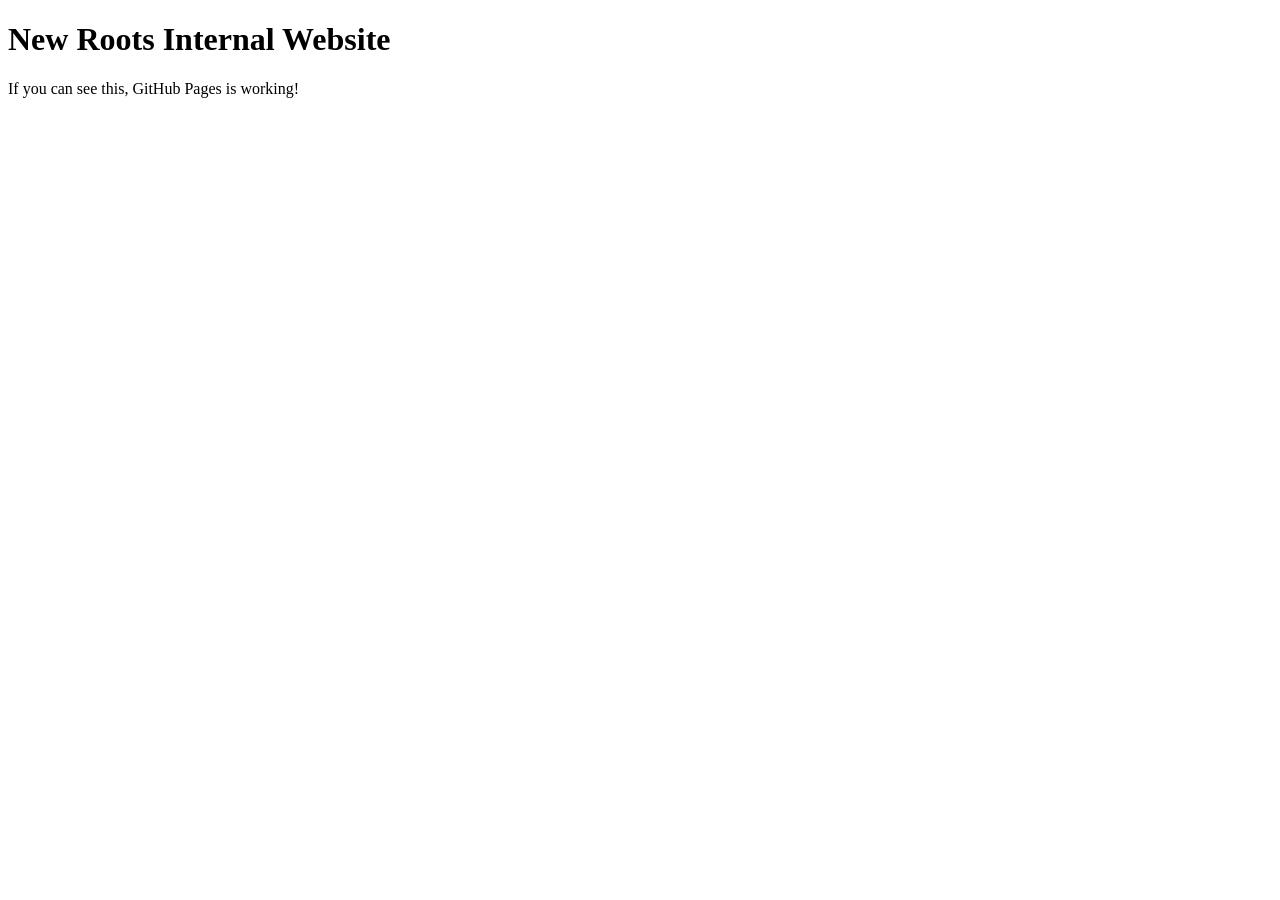
==== index.html @ b52b03d1 "Fix HTML page" ====
<!DOCTYPE html>
<html lang="en">
<head>
    <meta charset="UTF-8">
    <meta name="viewport" content="width=device-width, initial-scale=1.0">
    <title>New Roots Internal</title>
</head>
<body>

<h1>New Roots Internal Website</h1>

<p>If you can see this, GitHub Pages is working!</p>

</body>
</html>
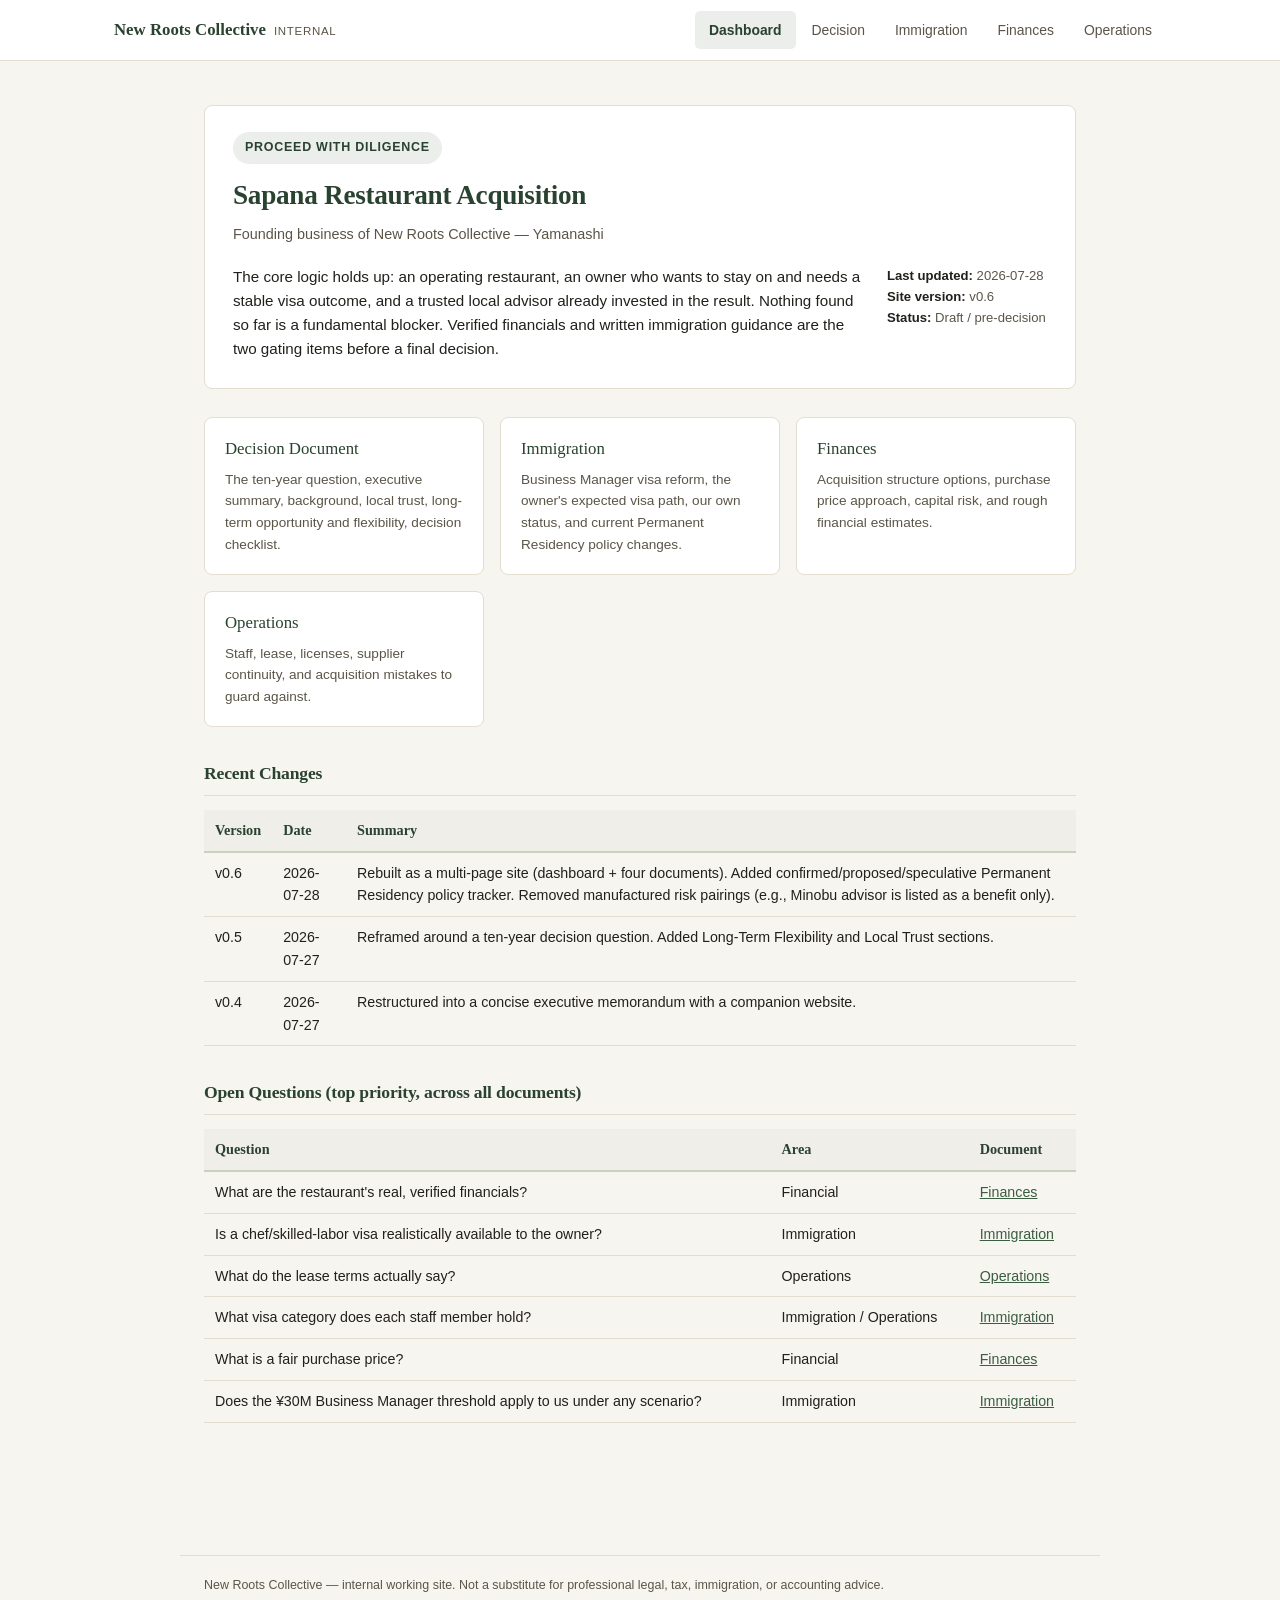
==== commit 3a49703e: "Add multi-page site structure (dashboard, decision, immigration, finances, operations)" ====
--- a/index.html
+++ b/index.html
@@ -1,15 +1,96 @@
 <!DOCTYPE html>
 <html lang="en">
 <head>
-    <meta charset="UTF-8">
-    <meta name="viewport" content="width=device-width, initial-scale=1.0">
-    <title>New Roots Internal</title>
+<meta charset="UTF-8">
+<meta name="viewport" content="width=device-width, initial-scale=1.0">
+<title>New Roots Collective — Dashboard</title>
+<link rel="stylesheet" href="css/style.css">
 </head>
-<body>
+<body data-page="dashboard">
 
-<h1>New Roots Internal Website</h1>
+<header class="topbar">
+  <div class="topbar-inner">
+    <a class="brand" href="index.html">
+      <span class="brand-mark">New Roots Collective</span>
+      <span class="brand-sub">Internal</span>
+    </a>
+    <button class="nav-toggle" id="navToggle" aria-label="Toggle navigation"><span></span><span></span><span></span></button>
+    <nav class="toplinks" id="topLinks">
+      <a href="index.html" data-nav="dashboard">Dashboard</a>
+      <a href="pages/decision.html" data-nav="decision">Decision</a>
+      <a href="pages/immigration.html" data-nav="immigration">Immigration</a>
+      <a href="pages/finances.html" data-nav="finances">Finances</a>
+      <a href="pages/operations.html" data-nav="operations">Operations</a>
+    </nav>
+  </div>
+</header>
 
-<p>If you can see this, GitHub Pages is working!</p>
+<main class="page">
 
+  <div class="dash-hero">
+    <span class="rec-badge">Proceed with diligence</span>
+    <h1>Sapana Restaurant Acquisition</h1>
+    <div class="sub">Founding business of New Roots Collective — Yamanashi</div>
+    <div class="rec-row">
+      <div class="rec-text">
+        The core logic holds up: an operating restaurant, an owner who wants to stay on and needs a stable visa outcome, and a trusted local advisor already invested in the result. Nothing found so far is a fundamental blocker. Verified financials and written immigration guidance are the two gating items before a final decision.
+      </div>
+      <div class="rec-meta">
+        <div><strong>Last updated:</strong> 2026-07-28</div>
+        <div><strong>Site version:</strong> v0.6</div>
+        <div><strong>Status:</strong> Draft / pre-decision</div>
+      </div>
+    </div>
+  </div>
+
+  <div class="card-grid">
+    <a class="card" href="pages/decision.html">
+      <div class="card-title">Decision Document</div>
+      <p class="card-desc">The ten-year question, executive summary, background, local trust, long-term opportunity and flexibility, decision checklist.</p>
+    </a>
+    <a class="card" href="pages/immigration.html">
+      <div class="card-title">Immigration</div>
+      <p class="card-desc">Business Manager visa reform, the owner's expected visa path, our own status, and current Permanent Residency policy changes.</p>
+    </a>
+    <a class="card" href="pages/finances.html">
+      <div class="card-title">Finances</div>
+      <p class="card-desc">Acquisition structure options, purchase price approach, capital risk, and rough financial estimates.</p>
+    </a>
+    <a class="card" href="pages/operations.html">
+      <div class="card-title">Operations</div>
+      <p class="card-desc">Staff, lease, licenses, supplier continuity, and acquisition mistakes to guard against.</p>
+    </a>
+  </div>
+
+  <div class="dash-section">
+    <h2>Recent Changes</h2>
+    <table>
+      <tr><th>Version</th><th>Date</th><th>Summary</th></tr>
+      <tr><td>v0.6</td><td>2026-07-28</td><td>Rebuilt as a multi-page site (dashboard + four documents). Added confirmed/proposed/speculative Permanent Residency policy tracker. Removed manufactured risk pairings (e.g., Minobu advisor is listed as a benefit only).</td></tr>
+      <tr><td>v0.5</td><td>2026-07-27</td><td>Reframed around a ten-year decision question. Added Long-Term Flexibility and Local Trust sections.</td></tr>
+      <tr><td>v0.4</td><td>2026-07-27</td><td>Restructured into a concise executive memorandum with a companion website.</td></tr>
+    </table>
+  </div>
+
+  <div class="dash-section">
+    <h2>Open Questions (top priority, across all documents)</h2>
+    <table>
+      <tr><th>Question</th><th>Area</th><th>Document</th></tr>
+      <tr><td>What are the restaurant's real, verified financials?</td><td>Financial</td><td><a href="pages/finances.html">Finances</a></td></tr>
+      <tr><td>Is a chef/skilled-labor visa realistically available to the owner?</td><td>Immigration</td><td><a href="pages/immigration.html">Immigration</a></td></tr>
+      <tr><td>What do the lease terms actually say?</td><td>Operations</td><td><a href="pages/operations.html">Operations</a></td></tr>
+      <tr><td>What visa category does each staff member hold?</td><td>Immigration / Operations</td><td><a href="pages/immigration.html">Immigration</a></td></tr>
+      <tr><td>What is a fair purchase price?</td><td>Financial</td><td><a href="pages/finances.html">Finances</a></td></tr>
+      <tr><td>Does the ¥30M Business Manager threshold apply to us under any scenario?</td><td>Immigration</td><td><a href="pages/immigration.html">Immigration</a></td></tr>
+    </table>
+  </div>
+
+</main>
+
+<footer class="site-foot">
+  New Roots Collective — internal working site. Not a substitute for professional legal, tax, immigration, or accounting advice.
+</footer>
+
+<script src="js/main.js"></script>
 </body>
-</html>+</html>
--- a/css/style.css
+++ b/css/style.css
@@ -0,0 +1,156 @@
+:root{
+  --paper:#F7F5F0;
+  --surface:#FFFFFF;
+  --ink:#22201B;
+  --ink-soft:#5B5548;
+  --root-green:#3B5D42;
+  --root-green-deep:#2A4230;
+  --soil:#A8632F;
+  --sage:#C9D2C1;
+  --slate:#5C6B78;
+  --line:#E2DDCF;
+  --confirmed:#3B5D42;
+  --proposed:#A8632F;
+  --speculative:#8A8375;
+  --max-w:920px;
+  --radius:6px;
+}
+*{box-sizing:border-box;}
+html{scroll-behavior:smooth;}
+body{
+  margin:0;
+  background:var(--paper);
+  color:var(--ink);
+  font-family:-apple-system,BlinkMacSystemFont,"Segoe UI",Helvetica,Arial,sans-serif;
+  font-size:15.5px;
+  line-height:1.6;
+}
+h1,h2,h3,h4{
+  font-family:Georgia,"Iowan Old Style","Palatino Linotype",serif;
+  color:var(--root-green-deep);
+  font-weight:600;
+  letter-spacing:-0.01em;
+}
+a{color:var(--root-green);}
+code{background:var(--sage); padding:1px 5px; border-radius:3px; font-size:0.85em;}
+
+/* ---------- Top navigation ---------- */
+header.topbar{
+  background:var(--surface);
+  border-bottom:1px solid var(--line);
+  position:sticky; top:0; z-index:50;
+}
+.topbar-inner{
+  max-width:1100px; margin:0 auto; padding:0 24px;
+  display:flex; align-items:center; justify-content:space-between; height:60px;
+}
+.brand{display:flex; align-items:baseline; gap:8px; text-decoration:none;}
+.brand-mark{font-family:Georgia,serif; font-weight:700; color:var(--root-green-deep); font-size:1.05rem;}
+.brand-sub{font-size:0.72rem; color:var(--ink-soft); text-transform:uppercase; letter-spacing:0.06em;}
+nav.toplinks{display:flex; gap:2px;}
+nav.toplinks a{
+  text-decoration:none; color:var(--ink-soft); font-size:0.87rem; font-weight:500;
+  padding:8px 14px; border-radius:5px; transition:background .15s ease, color .15s ease;
+}
+nav.toplinks a:hover{background:var(--paper); color:var(--root-green-deep);}
+nav.toplinks a.active{color:var(--root-green-deep); background:rgba(59,93,66,0.10); font-weight:700;}
+.nav-toggle{display:none; background:none; border:none; cursor:pointer; padding:6px;}
+.nav-toggle span{display:block; width:20px; height:2px; background:var(--ink); margin:4px 0;}
+
+@media (max-width:800px){
+  nav.toplinks{
+    display:none; position:absolute; top:60px; left:0; right:0;
+    background:var(--surface); border-bottom:1px solid var(--line);
+    flex-direction:column; padding:8px;
+  }
+  nav.toplinks.open{display:flex;}
+  .nav-toggle{display:block;}
+}
+
+/* ---------- Page shell ---------- */
+main.page{max-width:var(--max-w); margin:0 auto; padding:44px 24px 100px;}
+.page-eyebrow{
+  font-size:0.72rem; text-transform:uppercase; letter-spacing:0.09em; color:var(--soil);
+  font-weight:700; margin-bottom:6px;
+}
+.page-title{font-size:1.9rem; margin:0 0 10px; line-height:1.2;}
+.page-meta{font-size:0.84rem; color:var(--ink-soft); margin-bottom:28px; border-bottom:1px solid var(--line); padding-bottom:16px;}
+
+section{scroll-margin-top:76px; margin-bottom:40px;}
+section h2{font-size:1.35rem; margin:0 0 14px; border-bottom:2px solid var(--sage); padding-bottom:8px;}
+h3{font-size:1.05rem; margin:22px 0 8px;}
+p{margin:0 0 14px;}
+ul{margin:0 0 16px; padding-left:20px;}
+li{margin-bottom:6px;}
+strong{color:var(--ink);}
+em{color:var(--ink-soft);}
+
+/* ---------- Tables ---------- */
+table{width:100%; border-collapse:collapse; margin:14px 0 22px; font-size:0.89rem;}
+th,td{text-align:left; padding:9px 11px; border-bottom:1px solid var(--line); vertical-align:top;}
+th{font-family:Georgia,serif; color:var(--root-green-deep); font-weight:600; border-bottom:2px solid var(--sage); background:rgba(59,93,66,0.04);}
+tr:last-child td{border-bottom:1px solid var(--line);}
+
+/* ---------- Callouts ---------- */
+.callout{
+  background:var(--surface); border:1px solid var(--line); border-left:3px solid var(--soil);
+  padding:14px 16px; border-radius:0 4px 4px 0; margin:16px 0; font-size:0.92rem;
+}
+.callout.note{border-left-color:var(--slate);}
+.callout.good{border-left-color:var(--root-green);}
+
+/* ---------- Upside / risk / unknown tags ---------- */
+.tri{display:inline-block; font-size:0.66rem; text-transform:uppercase; letter-spacing:0.06em; font-weight:700; padding:3px 9px; border-radius:4px; margin-bottom:6px;}
+.tri-excite{background:rgba(59,93,66,0.13); color:var(--root-green-deep);}
+.tri-risk{background:rgba(168,99,47,0.14); color:var(--soil);}
+.tri-unknown{background:rgba(92,107,120,0.13); color:var(--slate);}
+.tri-block{margin-bottom:14px;}
+.tri-block p{margin:0;}
+
+/* ---------- Status badges (confirmed/proposed/speculative) ---------- */
+.status{display:inline-block; font-size:0.72rem; font-weight:700; padding:2px 9px; border-radius:999px; white-space:nowrap;}
+.status-confirmed{background:rgba(59,93,66,0.14); color:var(--confirmed);}
+.status-proposed{background:rgba(168,99,47,0.14); color:var(--proposed);}
+.status-speculative{background:rgba(138,131,117,0.16); color:var(--speculative);}
+
+/* ---------- Checklist ---------- */
+.checklist{list-style:none; padding-left:0;}
+.checklist li{padding-left:26px; position:relative; font-size:0.93rem;}
+.checklist li::before{content:""; position:absolute; left:0; top:3px; width:15px; height:15px; border:1.5px solid var(--soil); border-radius:3px;}
+
+/* ---------- Cross-links ---------- */
+.see-also{font-size:0.85rem; color:var(--ink-soft); margin:10px 0 20px;}
+.see-also a{font-weight:600;}
+
+/* ---------- Dashboard ---------- */
+.dash-hero{
+  background:var(--surface); border:1px solid var(--line); border-radius:8px;
+  padding:26px 28px; margin-bottom:28px;
+}
+.dash-hero h1{font-size:1.7rem; margin:0 0 6px;}
+.dash-hero .sub{color:var(--ink-soft); font-size:0.9rem; margin-bottom:18px;}
+.rec-row{display:flex; gap:24px; flex-wrap:wrap; align-items:flex-start;}
+.rec-badge{
+  background:rgba(59,93,66,0.1); color:var(--root-green-deep); font-weight:700;
+  font-size:0.78rem; text-transform:uppercase; letter-spacing:0.06em;
+  padding:6px 12px; border-radius:999px; display:inline-block; margin-bottom:10px;
+}
+.rec-text{flex:1; min-width:260px; font-size:0.95rem;}
+.rec-meta{font-size:0.82rem; color:var(--ink-soft); min-width:160px;}
+
+.card-grid{display:grid; grid-template-columns:repeat(auto-fit,minmax(220px,1fr)); gap:16px; margin-bottom:32px;}
+.card{
+  background:var(--surface); border:1px solid var(--line); border-radius:8px; padding:18px 20px;
+  text-decoration:none; color:var(--ink); display:block; transition:border-color .15s ease, transform .15s ease;
+}
+.card:hover{border-color:var(--root-green); transform:translateY(-1px);}
+.card .card-title{font-family:Georgia,serif; color:var(--root-green-deep); font-size:1.05rem; margin-bottom:6px;}
+.card .card-desc{font-size:0.85rem; color:var(--ink-soft); margin:0;}
+
+.dash-section{margin-bottom:32px;}
+.dash-section h2{font-size:1.1rem; border-bottom:1px solid var(--line); padding-bottom:8px; margin-bottom:14px; color:var(--root-green-deep);}
+
+footer.site-foot{
+  max-width:var(--max-w); margin:0 auto; padding:20px 24px 60px;
+  font-size:0.78rem; color:var(--ink-soft); border-top:1px solid var(--line);
+}
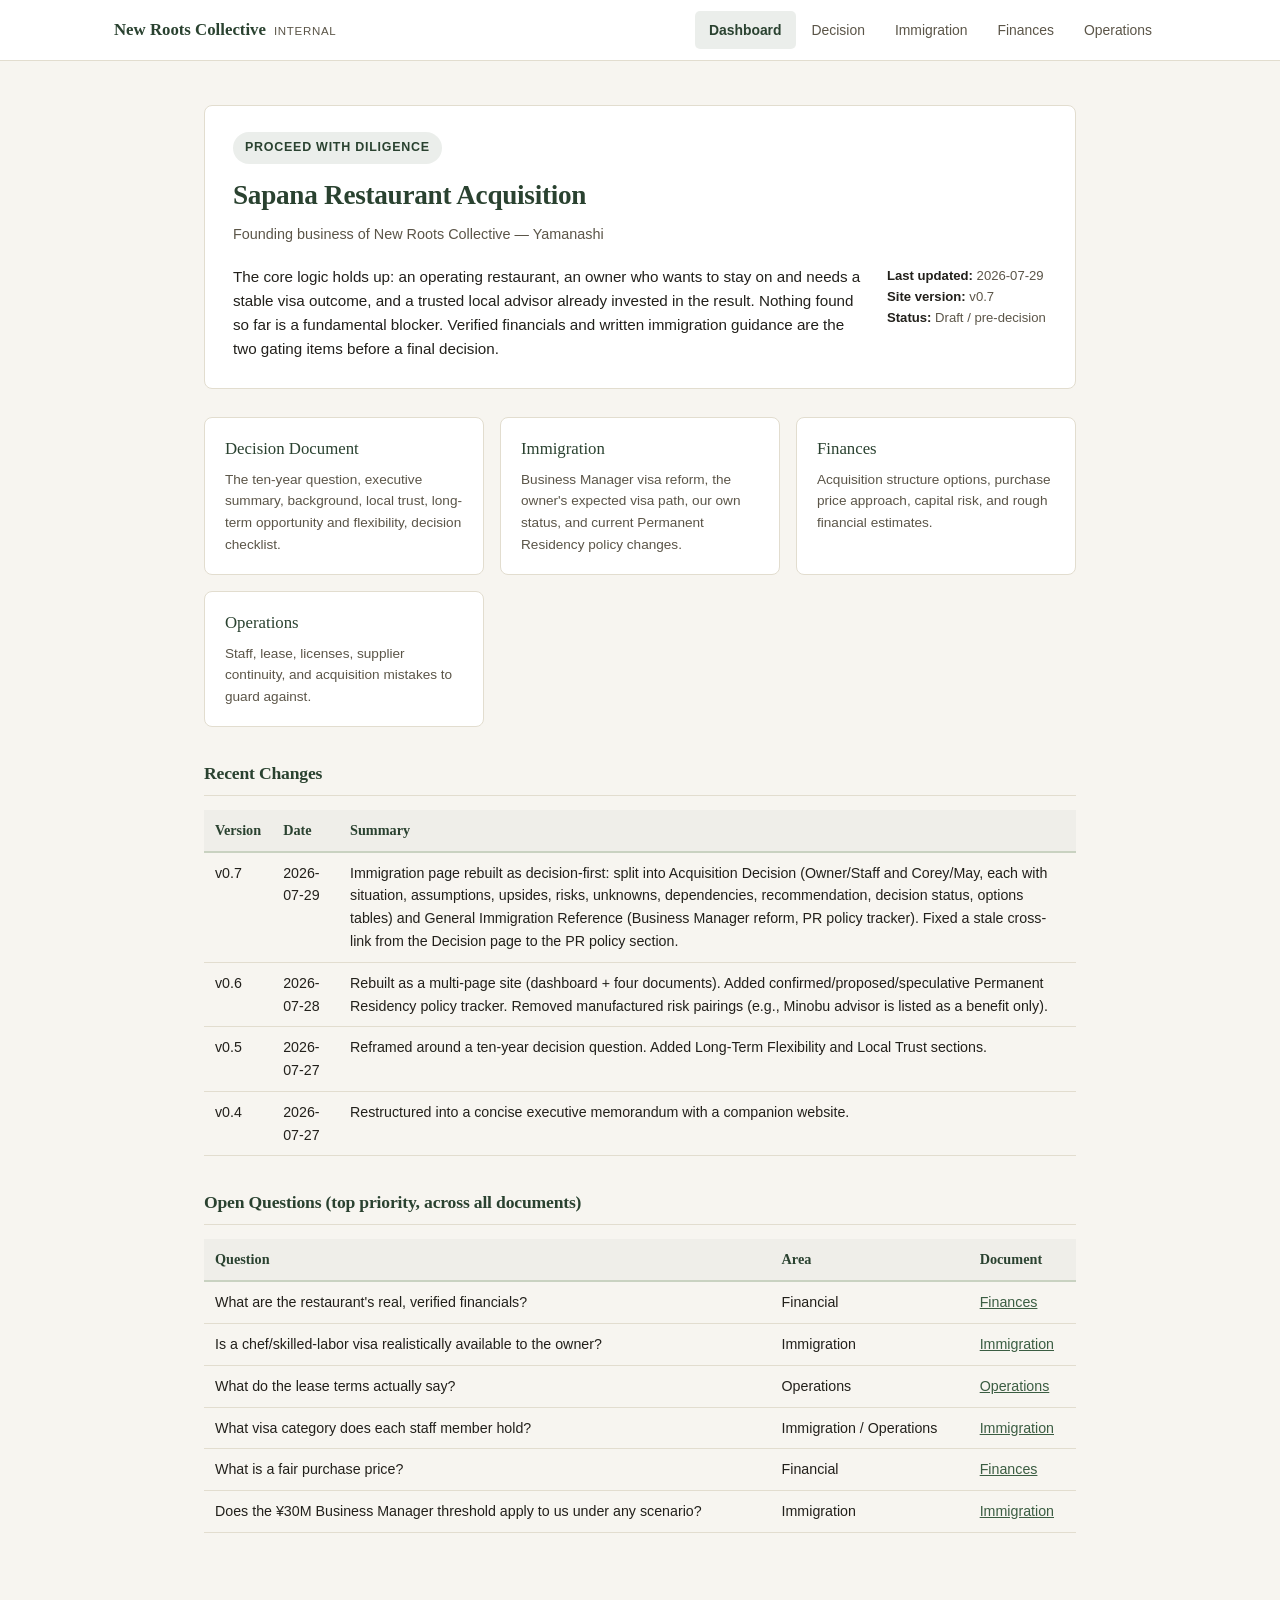
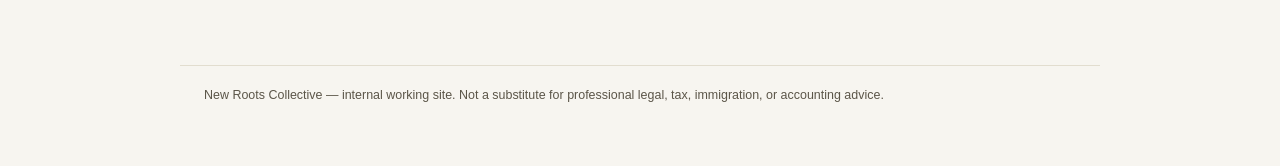
==== commit 78f5ead4: "Rebuild immigration page as decision-first document (v0.7); fix stale PR-section anchor; sync dashbo" ====
--- a/index.html
+++ b/index.html
@@ -36,8 +36,8 @@
         The core logic holds up: an operating restaurant, an owner who wants to stay on and needs a stable visa outcome, and a trusted local advisor already invested in the result. Nothing found so far is a fundamental blocker. Verified financials and written immigration guidance are the two gating items before a final decision.
       </div>
       <div class="rec-meta">
-        <div><strong>Last updated:</strong> 2026-07-28</div>
-        <div><strong>Site version:</strong> v0.6</div>
+        <div><strong>Last updated:</strong> 2026-07-29</div>
+        <div><strong>Site version:</strong> v0.7</div>
         <div><strong>Status:</strong> Draft / pre-decision</div>
       </div>
     </div>
@@ -66,6 +66,7 @@
     <h2>Recent Changes</h2>
     <table>
       <tr><th>Version</th><th>Date</th><th>Summary</th></tr>
+      <tr><td>v0.7</td><td>2026-07-29</td><td>Immigration page rebuilt as decision-first: split into Acquisition Decision (Owner/Staff and Corey/May, each with situation, assumptions, upsides, risks, unknowns, dependencies, recommendation, decision status, options tables) and General Immigration Reference (Business Manager reform, PR policy tracker). Fixed a stale cross-link from the Decision page to the PR policy section.</td></tr>
       <tr><td>v0.6</td><td>2026-07-28</td><td>Rebuilt as a multi-page site (dashboard + four documents). Added confirmed/proposed/speculative Permanent Residency policy tracker. Removed manufactured risk pairings (e.g., Minobu advisor is listed as a benefit only).</td></tr>
       <tr><td>v0.5</td><td>2026-07-27</td><td>Reframed around a ten-year decision question. Added Long-Term Flexibility and Local Trust sections.</td></tr>
       <tr><td>v0.4</td><td>2026-07-27</td><td>Restructured into a concise executive memorandum with a companion website.</td></tr>
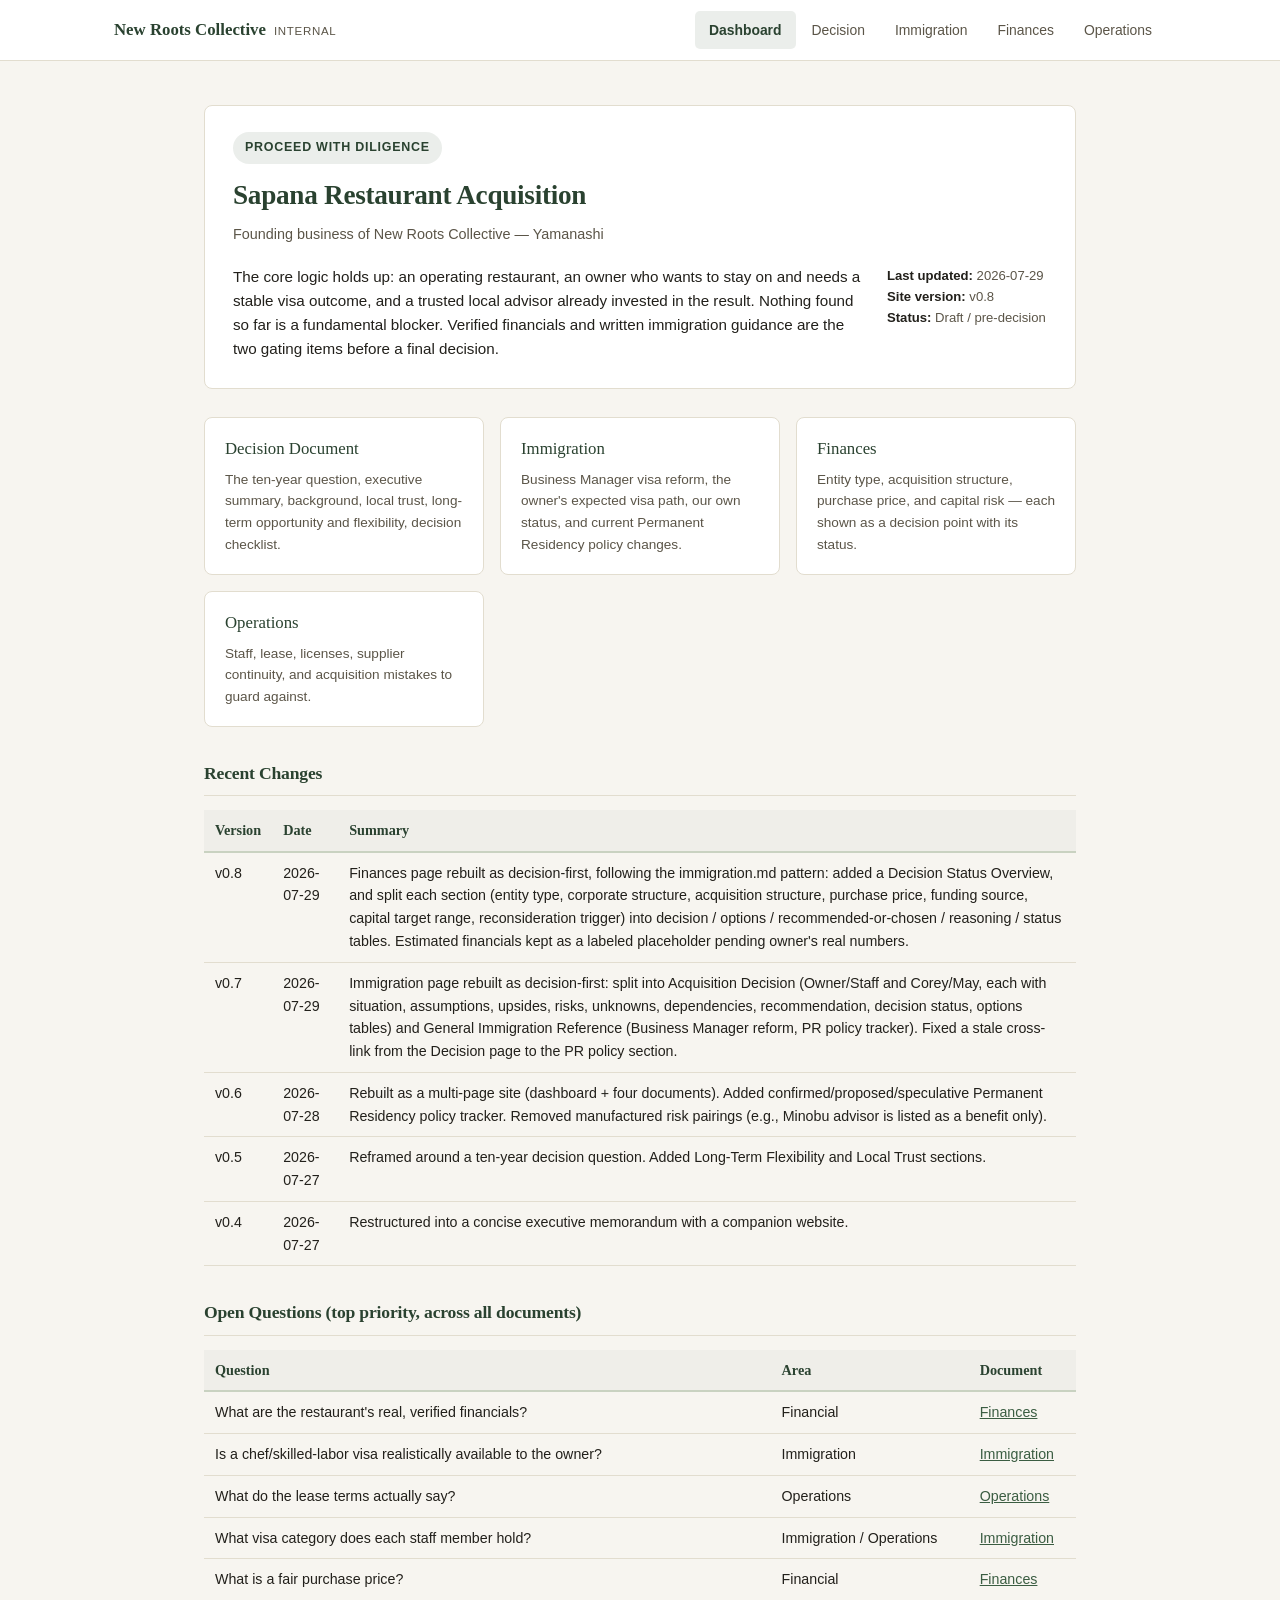
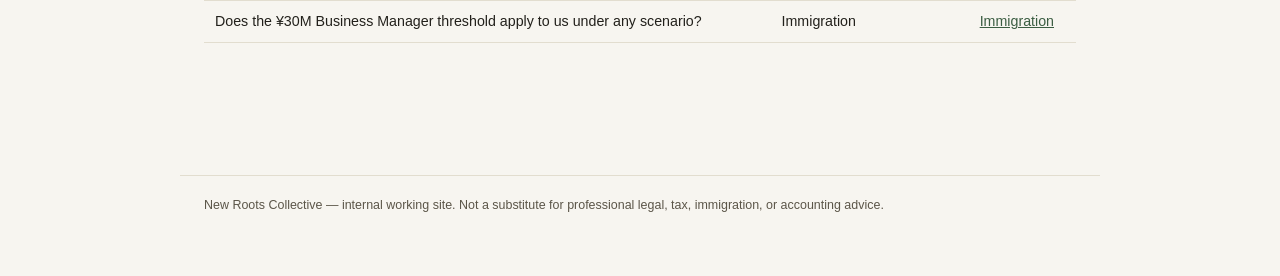
==== commit 035a7772: "Rebuild Finances page as decision-first: entity type, structure, price, and capital as decision/opti" ====
--- a/index.html
+++ b/index.html
@@ -37,7 +37,7 @@
       </div>
       <div class="rec-meta">
         <div><strong>Last updated:</strong> 2026-07-29</div>
-        <div><strong>Site version:</strong> v0.7</div>
+        <div><strong>Site version:</strong> v0.8</div>
         <div><strong>Status:</strong> Draft / pre-decision</div>
       </div>
     </div>
@@ -54,7 +54,7 @@
     </a>
     <a class="card" href="pages/finances.html">
       <div class="card-title">Finances</div>
-      <p class="card-desc">Acquisition structure options, purchase price approach, capital risk, and rough financial estimates.</p>
+      <p class="card-desc">Entity type, acquisition structure, purchase price, and capital risk — each shown as a decision point with its status.</p>
     </a>
     <a class="card" href="pages/operations.html">
       <div class="card-title">Operations</div>
@@ -66,6 +66,7 @@
     <h2>Recent Changes</h2>
     <table>
       <tr><th>Version</th><th>Date</th><th>Summary</th></tr>
+      <tr><td>v0.8</td><td>2026-07-29</td><td>Finances page rebuilt as decision-first, following the immigration.md pattern: added a Decision Status Overview, and split each section (entity type, corporate structure, acquisition structure, purchase price, funding source, capital target range, reconsideration trigger) into decision / options / recommended-or-chosen / reasoning / status tables. Estimated financials kept as a labeled placeholder pending owner's real numbers.</td></tr>
       <tr><td>v0.7</td><td>2026-07-29</td><td>Immigration page rebuilt as decision-first: split into Acquisition Decision (Owner/Staff and Corey/May, each with situation, assumptions, upsides, risks, unknowns, dependencies, recommendation, decision status, options tables) and General Immigration Reference (Business Manager reform, PR policy tracker). Fixed a stale cross-link from the Decision page to the PR policy section.</td></tr>
       <tr><td>v0.6</td><td>2026-07-28</td><td>Rebuilt as a multi-page site (dashboard + four documents). Added confirmed/proposed/speculative Permanent Residency policy tracker. Removed manufactured risk pairings (e.g., Minobu advisor is listed as a benefit only).</td></tr>
       <tr><td>v0.5</td><td>2026-07-27</td><td>Reframed around a ten-year decision question. Added Long-Term Flexibility and Local Trust sections.</td></tr>
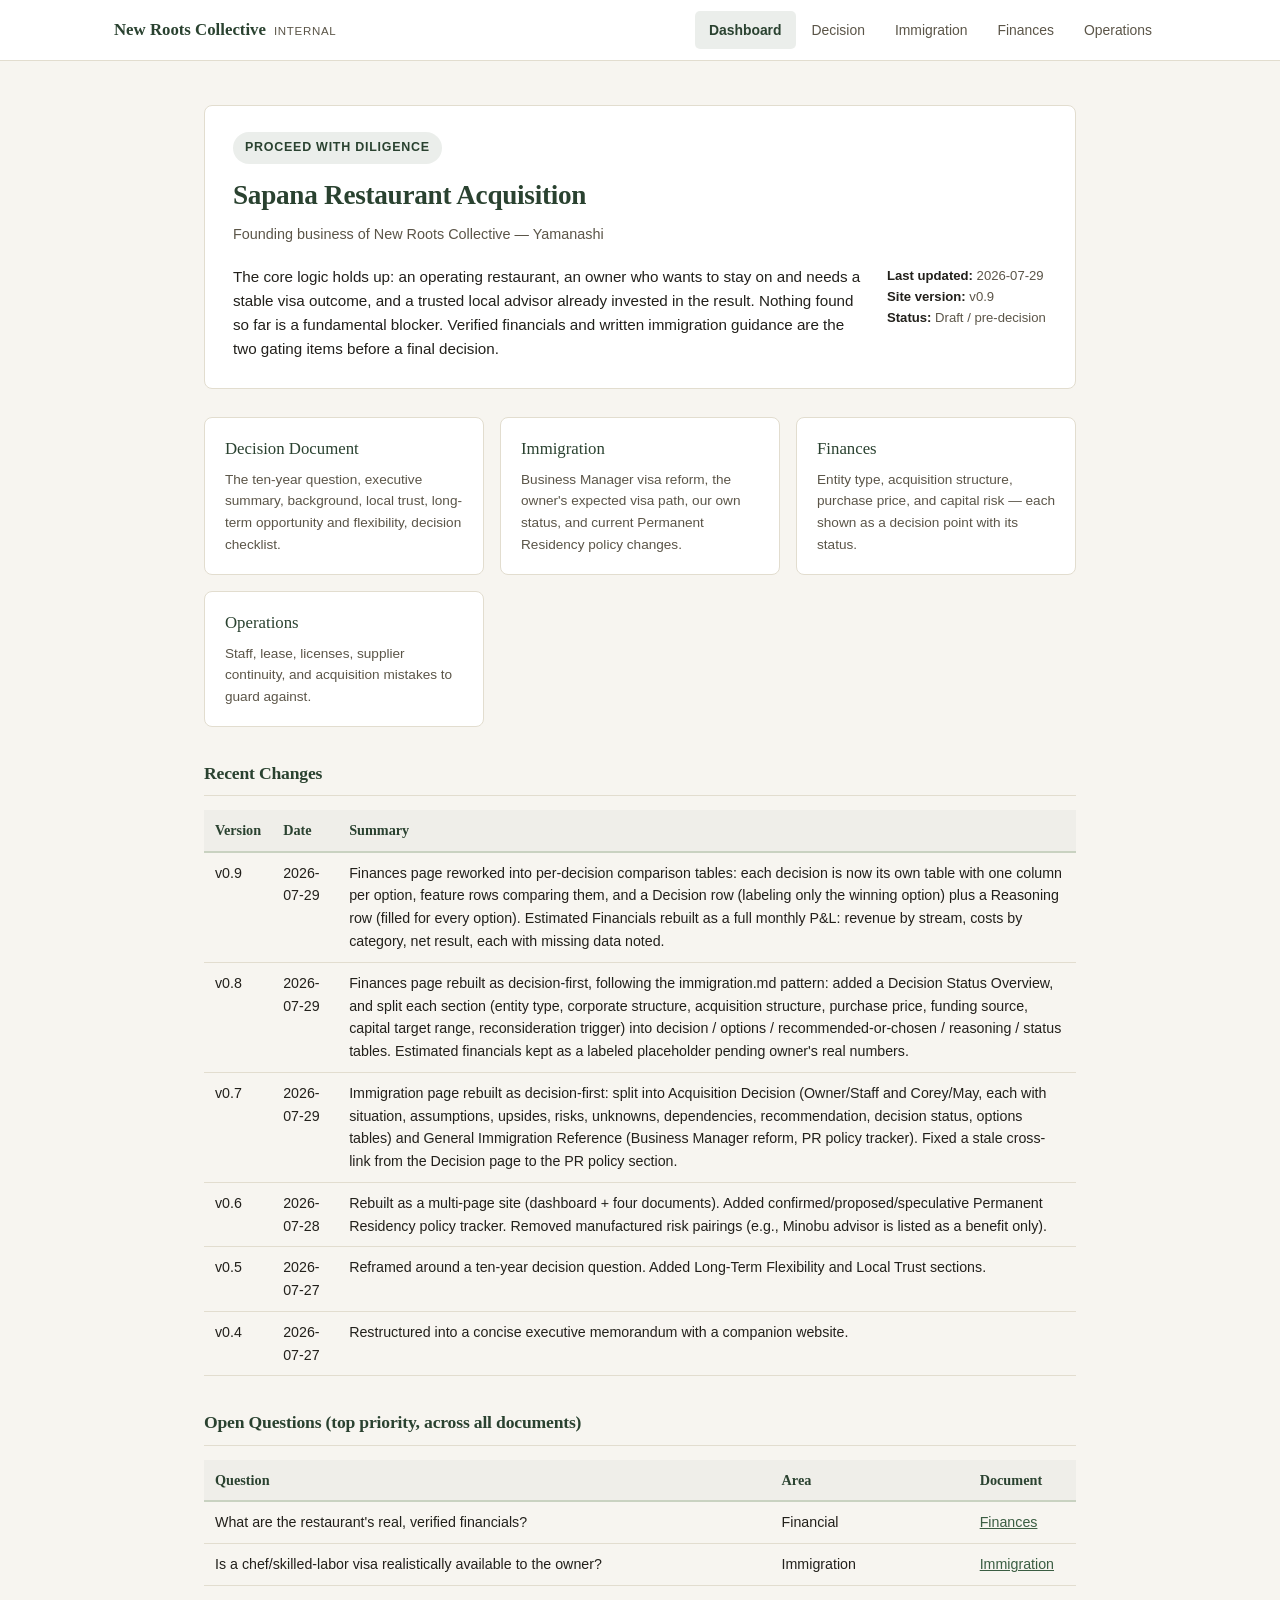
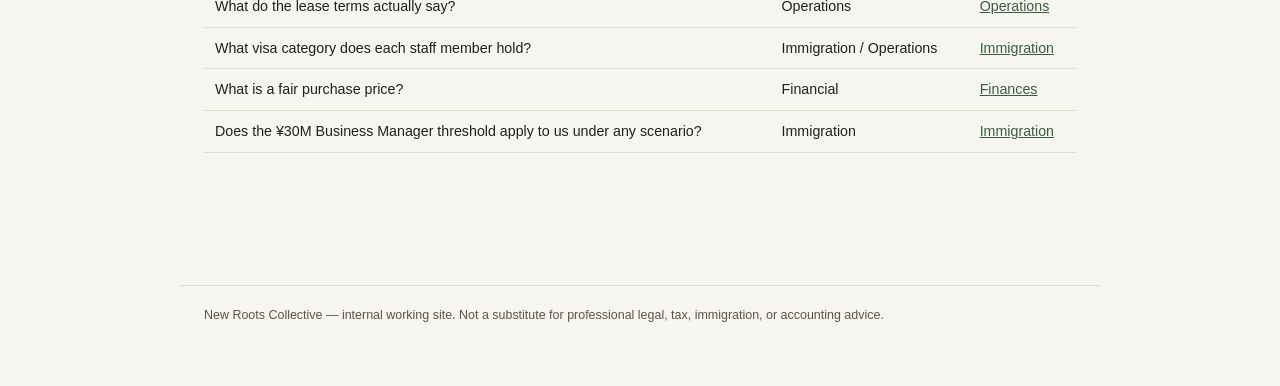
==== commit 88fee482: "Rework Finances page into per-decision comparison tables with full monthly P&L (v0.8)" ====
--- a/index.html
+++ b/index.html
@@ -37,7 +37,7 @@
       </div>
       <div class="rec-meta">
         <div><strong>Last updated:</strong> 2026-07-29</div>
-        <div><strong>Site version:</strong> v0.8</div>
+        <div><strong>Site version:</strong> v0.9</div>
         <div><strong>Status:</strong> Draft / pre-decision</div>
       </div>
     </div>
@@ -66,6 +66,7 @@
     <h2>Recent Changes</h2>
     <table>
       <tr><th>Version</th><th>Date</th><th>Summary</th></tr>
+      <tr><td>v0.9</td><td>2026-07-29</td><td>Finances page reworked into per-decision comparison tables: each decision is now its own table with one column per option, feature rows comparing them, and a Decision row (labeling only the winning option) plus a Reasoning row (filled for every option). Estimated Financials rebuilt as a full monthly P&L: revenue by stream, costs by category, net result, each with missing data noted.</td></tr>
       <tr><td>v0.8</td><td>2026-07-29</td><td>Finances page rebuilt as decision-first, following the immigration.md pattern: added a Decision Status Overview, and split each section (entity type, corporate structure, acquisition structure, purchase price, funding source, capital target range, reconsideration trigger) into decision / options / recommended-or-chosen / reasoning / status tables. Estimated financials kept as a labeled placeholder pending owner's real numbers.</td></tr>
       <tr><td>v0.7</td><td>2026-07-29</td><td>Immigration page rebuilt as decision-first: split into Acquisition Decision (Owner/Staff and Corey/May, each with situation, assumptions, upsides, risks, unknowns, dependencies, recommendation, decision status, options tables) and General Immigration Reference (Business Manager reform, PR policy tracker). Fixed a stale cross-link from the Decision page to the PR policy section.</td></tr>
       <tr><td>v0.6</td><td>2026-07-28</td><td>Rebuilt as a multi-page site (dashboard + four documents). Added confirmed/proposed/speculative Permanent Residency policy tracker. Removed manufactured risk pairings (e.g., Minobu advisor is listed as a benefit only).</td></tr>
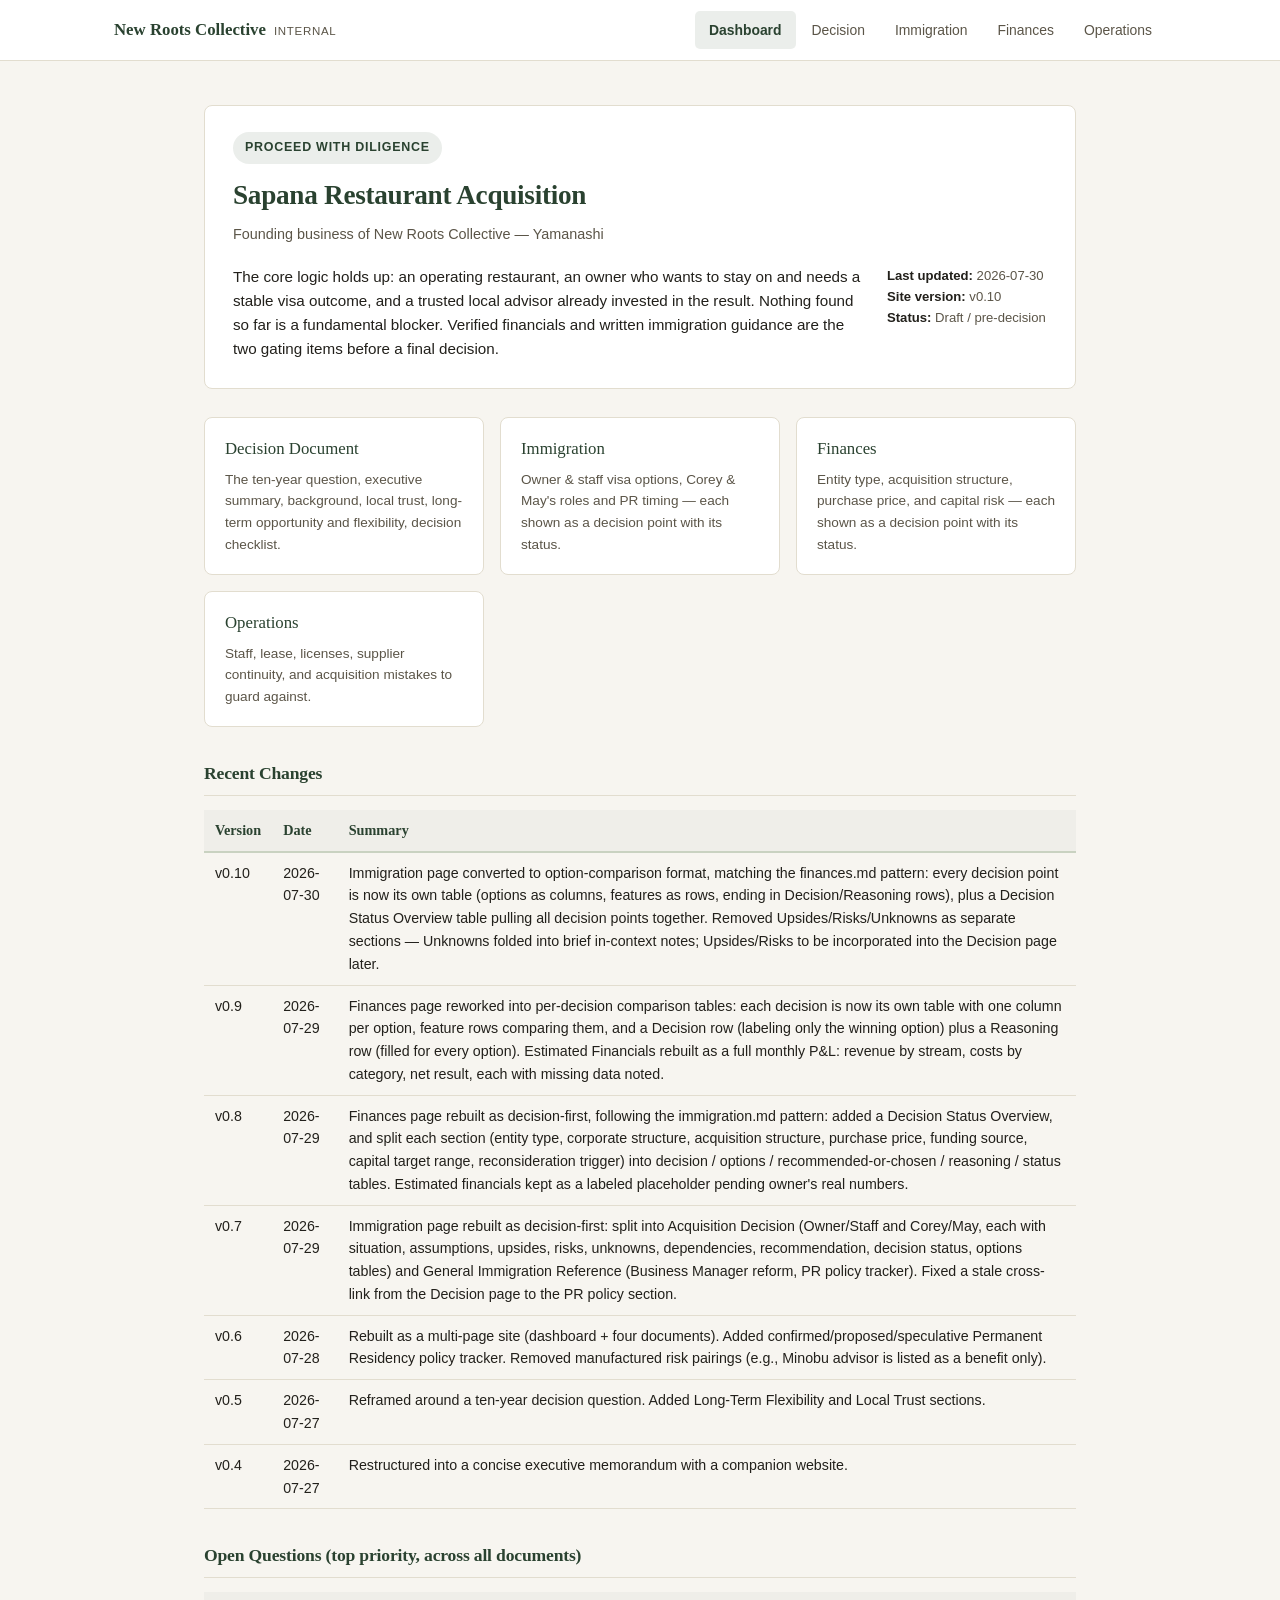
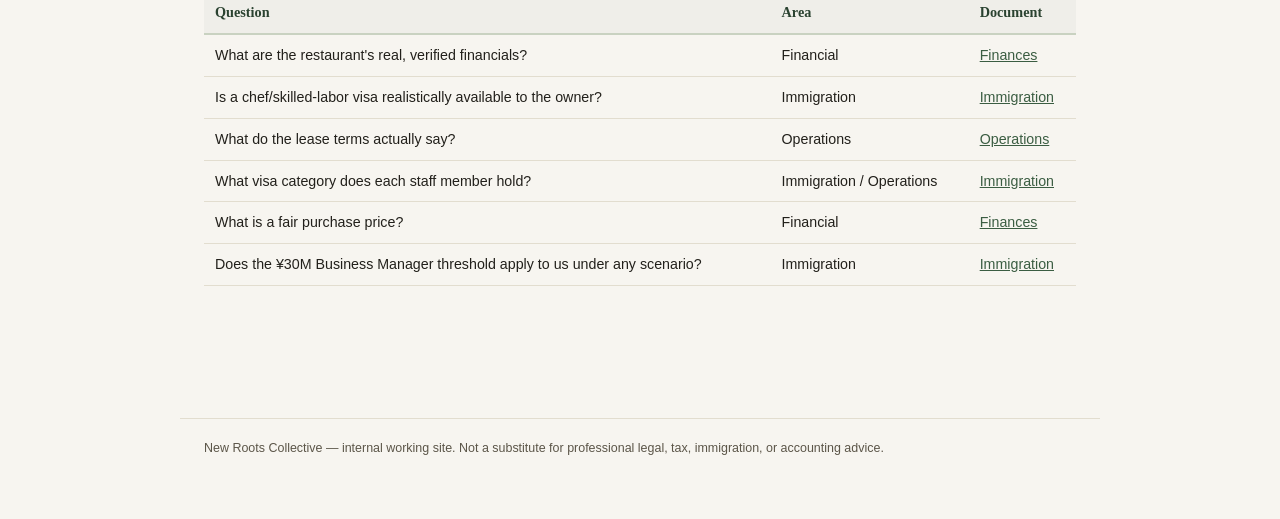
==== commit 18956649: "Rebuild immigration page as per-decision comparison tables (v0.8); add Decision Status Overview; dro" ====
--- a/index.html
+++ b/index.html
@@ -36,8 +36,8 @@
         The core logic holds up: an operating restaurant, an owner who wants to stay on and needs a stable visa outcome, and a trusted local advisor already invested in the result. Nothing found so far is a fundamental blocker. Verified financials and written immigration guidance are the two gating items before a final decision.
       </div>
       <div class="rec-meta">
-        <div><strong>Last updated:</strong> 2026-07-29</div>
-        <div><strong>Site version:</strong> v0.9</div>
+        <div><strong>Last updated:</strong> 2026-07-30</div>
+        <div><strong>Site version:</strong> v0.10</div>
         <div><strong>Status:</strong> Draft / pre-decision</div>
       </div>
     </div>
@@ -50,7 +50,7 @@
     </a>
     <a class="card" href="pages/immigration.html">
       <div class="card-title">Immigration</div>
-      <p class="card-desc">Business Manager visa reform, the owner's expected visa path, our own status, and current Permanent Residency policy changes.</p>
+      <p class="card-desc">Owner &amp; staff visa options, Corey &amp; May's roles and PR timing — each shown as a decision point with its status.</p>
     </a>
     <a class="card" href="pages/finances.html">
       <div class="card-title">Finances</div>
@@ -66,6 +66,7 @@
     <h2>Recent Changes</h2>
     <table>
       <tr><th>Version</th><th>Date</th><th>Summary</th></tr>
+      <tr><td>v0.10</td><td>2026-07-30</td><td>Immigration page converted to option-comparison format, matching the finances.md pattern: every decision point is now its own table (options as columns, features as rows, ending in Decision/Reasoning rows), plus a Decision Status Overview table pulling all decision points together. Removed Upsides/Risks/Unknowns as separate sections — Unknowns folded into brief in-context notes; Upsides/Risks to be incorporated into the Decision page later.</td></tr>
       <tr><td>v0.9</td><td>2026-07-29</td><td>Finances page reworked into per-decision comparison tables: each decision is now its own table with one column per option, feature rows comparing them, and a Decision row (labeling only the winning option) plus a Reasoning row (filled for every option). Estimated Financials rebuilt as a full monthly P&L: revenue by stream, costs by category, net result, each with missing data noted.</td></tr>
       <tr><td>v0.8</td><td>2026-07-29</td><td>Finances page rebuilt as decision-first, following the immigration.md pattern: added a Decision Status Overview, and split each section (entity type, corporate structure, acquisition structure, purchase price, funding source, capital target range, reconsideration trigger) into decision / options / recommended-or-chosen / reasoning / status tables. Estimated financials kept as a labeled placeholder pending owner's real numbers.</td></tr>
       <tr><td>v0.7</td><td>2026-07-29</td><td>Immigration page rebuilt as decision-first: split into Acquisition Decision (Owner/Staff and Corey/May, each with situation, assumptions, upsides, risks, unknowns, dependencies, recommendation, decision status, options tables) and General Immigration Reference (Business Manager reform, PR policy tracker). Fixed a stale cross-link from the Decision page to the PR policy section.</td></tr>
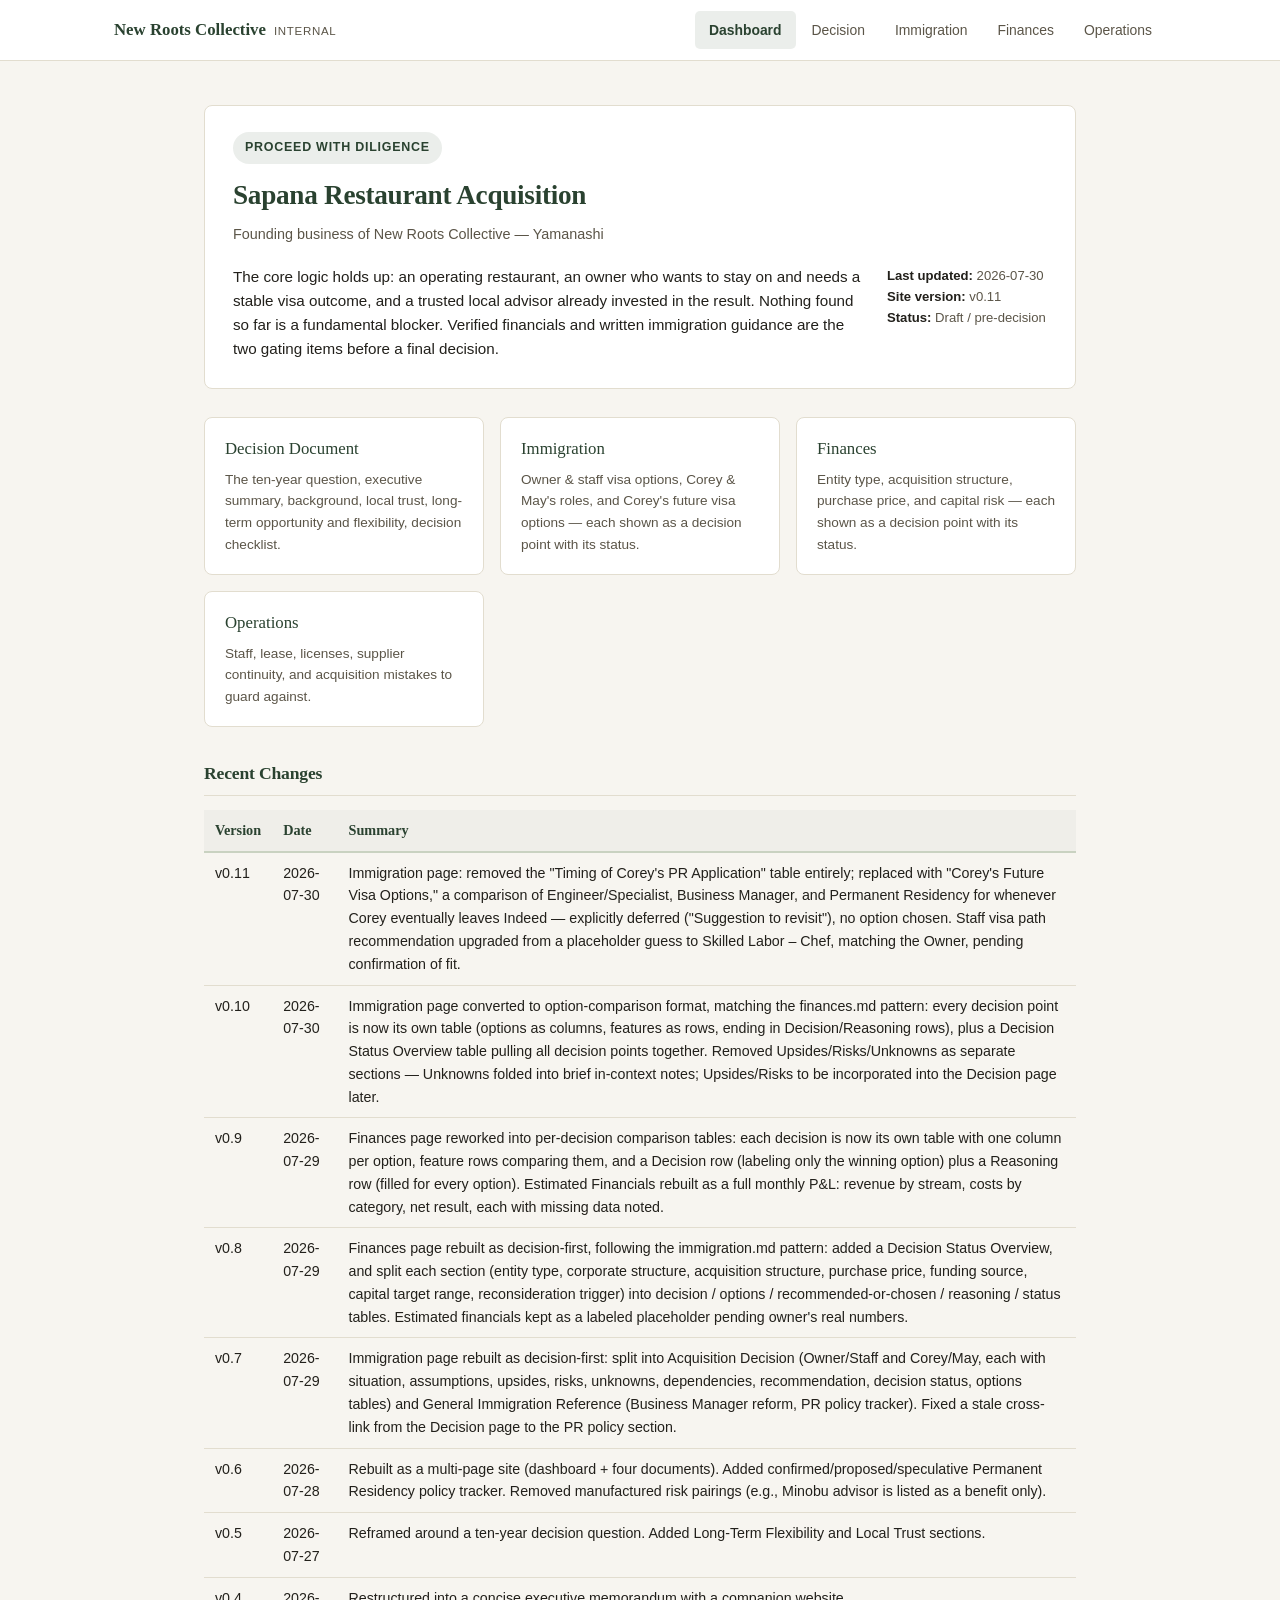
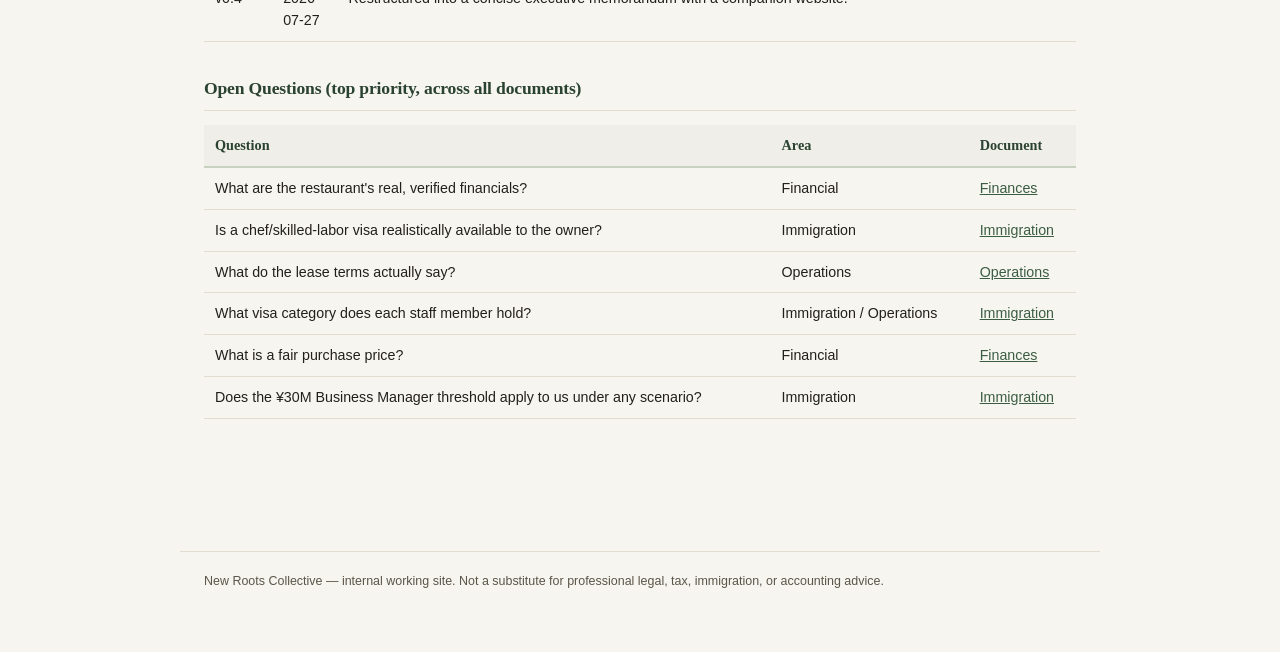
==== commit c5cd3d04: "Replace PR-timing table with deferred "Corey's Future Visa Options"; recommend Chef visa for Staff (" ====
--- a/index.html
+++ b/index.html
@@ -37,7 +37,7 @@
       </div>
       <div class="rec-meta">
         <div><strong>Last updated:</strong> 2026-07-30</div>
-        <div><strong>Site version:</strong> v0.10</div>
+        <div><strong>Site version:</strong> v0.11</div>
         <div><strong>Status:</strong> Draft / pre-decision</div>
       </div>
     </div>
@@ -50,7 +50,7 @@
     </a>
     <a class="card" href="pages/immigration.html">
       <div class="card-title">Immigration</div>
-      <p class="card-desc">Owner &amp; staff visa options, Corey &amp; May's roles and PR timing — each shown as a decision point with its status.</p>
+      <p class="card-desc">Owner &amp; staff visa options, Corey &amp; May's roles, and Corey's future visa options — each shown as a decision point with its status.</p>
     </a>
     <a class="card" href="pages/finances.html">
       <div class="card-title">Finances</div>
@@ -66,6 +66,7 @@
     <h2>Recent Changes</h2>
     <table>
       <tr><th>Version</th><th>Date</th><th>Summary</th></tr>
+      <tr><td>v0.11</td><td>2026-07-30</td><td>Immigration page: removed the "Timing of Corey's PR Application" table entirely; replaced with "Corey's Future Visa Options," a comparison of Engineer/Specialist, Business Manager, and Permanent Residency for whenever Corey eventually leaves Indeed — explicitly deferred ("Suggestion to revisit"), no option chosen. Staff visa path recommendation upgraded from a placeholder guess to Skilled Labor – Chef, matching the Owner, pending confirmation of fit.</td></tr>
       <tr><td>v0.10</td><td>2026-07-30</td><td>Immigration page converted to option-comparison format, matching the finances.md pattern: every decision point is now its own table (options as columns, features as rows, ending in Decision/Reasoning rows), plus a Decision Status Overview table pulling all decision points together. Removed Upsides/Risks/Unknowns as separate sections — Unknowns folded into brief in-context notes; Upsides/Risks to be incorporated into the Decision page later.</td></tr>
       <tr><td>v0.9</td><td>2026-07-29</td><td>Finances page reworked into per-decision comparison tables: each decision is now its own table with one column per option, feature rows comparing them, and a Decision row (labeling only the winning option) plus a Reasoning row (filled for every option). Estimated Financials rebuilt as a full monthly P&L: revenue by stream, costs by category, net result, each with missing data noted.</td></tr>
       <tr><td>v0.8</td><td>2026-07-29</td><td>Finances page rebuilt as decision-first, following the immigration.md pattern: added a Decision Status Overview, and split each section (entity type, corporate structure, acquisition structure, purchase price, funding source, capital target range, reconsideration trigger) into decision / options / recommended-or-chosen / reasoning / status tables. Estimated financials kept as a labeled placeholder pending owner's real numbers.</td></tr>
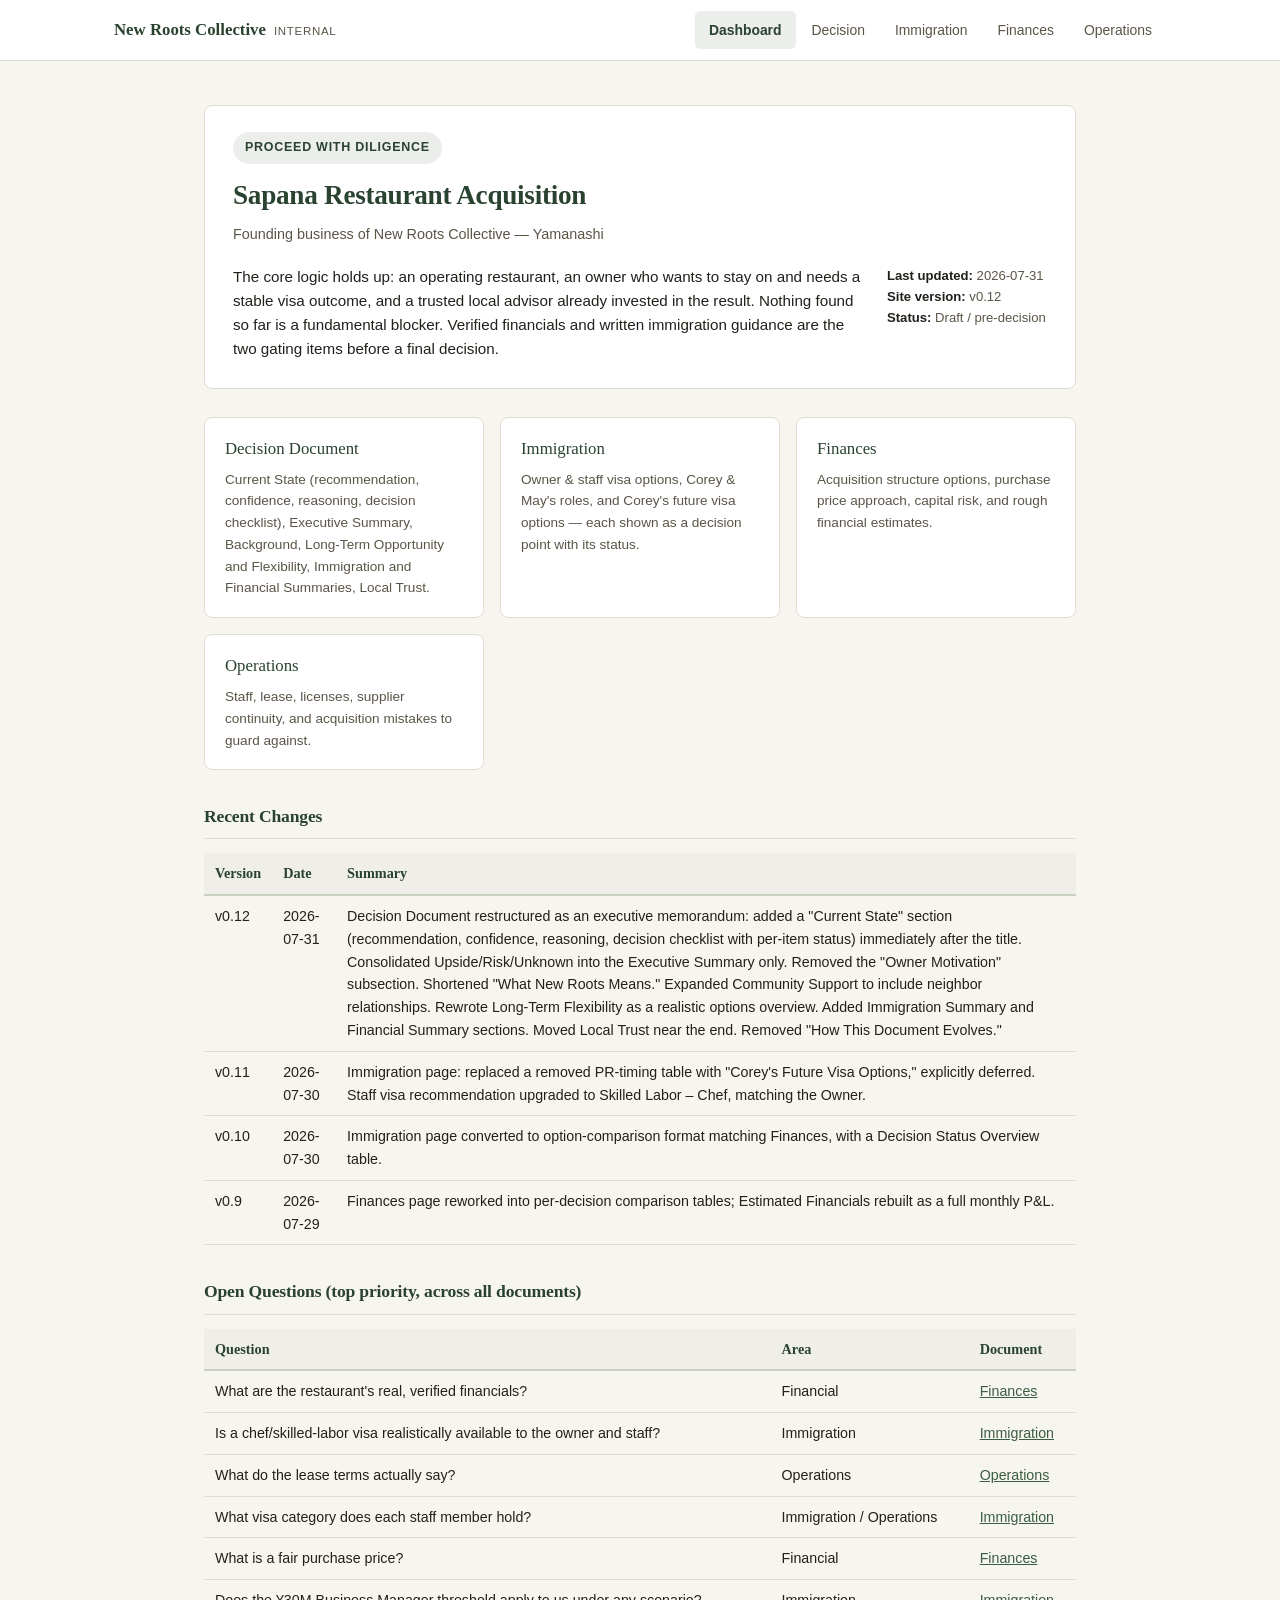
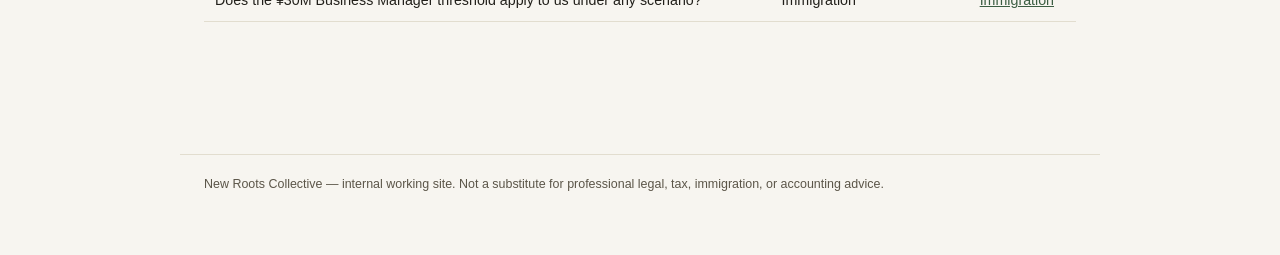
==== commit 1dc64b94: "docs(decision): introduce Current State dashboard and simplify executive decision document" ====
--- a/index.html
+++ b/index.html
@@ -36,8 +36,8 @@
         The core logic holds up: an operating restaurant, an owner who wants to stay on and needs a stable visa outcome, and a trusted local advisor already invested in the result. Nothing found so far is a fundamental blocker. Verified financials and written immigration guidance are the two gating items before a final decision.
       </div>
       <div class="rec-meta">
-        <div><strong>Last updated:</strong> 2026-07-30</div>
-        <div><strong>Site version:</strong> v0.11</div>
+        <div><strong>Last updated:</strong> 2026-07-31</div>
+        <div><strong>Site version:</strong> v0.12</div>
         <div><strong>Status:</strong> Draft / pre-decision</div>
       </div>
     </div>
@@ -46,15 +46,15 @@
   <div class="card-grid">
     <a class="card" href="pages/decision.html">
       <div class="card-title">Decision Document</div>
-      <p class="card-desc">The ten-year question, executive summary, background, local trust, long-term opportunity and flexibility, decision checklist.</p>
+      <p class="card-desc">Current State (recommendation, confidence, reasoning, decision checklist), Executive Summary, Background, Long-Term Opportunity and Flexibility, Immigration and Financial Summaries, Local Trust.</p>
     </a>
     <a class="card" href="pages/immigration.html">
       <div class="card-title">Immigration</div>
-      <p class="card-desc">Owner &amp; staff visa options, Corey &amp; May's roles, and Corey's future visa options — each shown as a decision point with its status.</p>
+      <p class="card-desc">Owner & staff visa options, Corey & May's roles, and Corey's future visa options — each shown as a decision point with its status.</p>
     </a>
     <a class="card" href="pages/finances.html">
       <div class="card-title">Finances</div>
-      <p class="card-desc">Entity type, acquisition structure, purchase price, and capital risk — each shown as a decision point with its status.</p>
+      <p class="card-desc">Acquisition structure options, purchase price approach, capital risk, and rough financial estimates.</p>
     </a>
     <a class="card" href="pages/operations.html">
       <div class="card-title">Operations</div>
@@ -66,14 +66,10 @@
     <h2>Recent Changes</h2>
     <table>
       <tr><th>Version</th><th>Date</th><th>Summary</th></tr>
-      <tr><td>v0.11</td><td>2026-07-30</td><td>Immigration page: removed the "Timing of Corey's PR Application" table entirely; replaced with "Corey's Future Visa Options," a comparison of Engineer/Specialist, Business Manager, and Permanent Residency for whenever Corey eventually leaves Indeed — explicitly deferred ("Suggestion to revisit"), no option chosen. Staff visa path recommendation upgraded from a placeholder guess to Skilled Labor – Chef, matching the Owner, pending confirmation of fit.</td></tr>
-      <tr><td>v0.10</td><td>2026-07-30</td><td>Immigration page converted to option-comparison format, matching the finances.md pattern: every decision point is now its own table (options as columns, features as rows, ending in Decision/Reasoning rows), plus a Decision Status Overview table pulling all decision points together. Removed Upsides/Risks/Unknowns as separate sections — Unknowns folded into brief in-context notes; Upsides/Risks to be incorporated into the Decision page later.</td></tr>
-      <tr><td>v0.9</td><td>2026-07-29</td><td>Finances page reworked into per-decision comparison tables: each decision is now its own table with one column per option, feature rows comparing them, and a Decision row (labeling only the winning option) plus a Reasoning row (filled for every option). Estimated Financials rebuilt as a full monthly P&L: revenue by stream, costs by category, net result, each with missing data noted.</td></tr>
-      <tr><td>v0.8</td><td>2026-07-29</td><td>Finances page rebuilt as decision-first, following the immigration.md pattern: added a Decision Status Overview, and split each section (entity type, corporate structure, acquisition structure, purchase price, funding source, capital target range, reconsideration trigger) into decision / options / recommended-or-chosen / reasoning / status tables. Estimated financials kept as a labeled placeholder pending owner's real numbers.</td></tr>
-      <tr><td>v0.7</td><td>2026-07-29</td><td>Immigration page rebuilt as decision-first: split into Acquisition Decision (Owner/Staff and Corey/May, each with situation, assumptions, upsides, risks, unknowns, dependencies, recommendation, decision status, options tables) and General Immigration Reference (Business Manager reform, PR policy tracker). Fixed a stale cross-link from the Decision page to the PR policy section.</td></tr>
-      <tr><td>v0.6</td><td>2026-07-28</td><td>Rebuilt as a multi-page site (dashboard + four documents). Added confirmed/proposed/speculative Permanent Residency policy tracker. Removed manufactured risk pairings (e.g., Minobu advisor is listed as a benefit only).</td></tr>
-      <tr><td>v0.5</td><td>2026-07-27</td><td>Reframed around a ten-year decision question. Added Long-Term Flexibility and Local Trust sections.</td></tr>
-      <tr><td>v0.4</td><td>2026-07-27</td><td>Restructured into a concise executive memorandum with a companion website.</td></tr>
+      <tr><td>v0.12</td><td>2026-07-31</td><td>Decision Document restructured as an executive memorandum: added a "Current State" section (recommendation, confidence, reasoning, decision checklist with per-item status) immediately after the title. Consolidated Upside/Risk/Unknown into the Executive Summary only. Removed the "Owner Motivation" subsection. Shortened "What New Roots Means." Expanded Community Support to include neighbor relationships. Rewrote Long-Term Flexibility as a realistic options overview. Added Immigration Summary and Financial Summary sections. Moved Local Trust near the end. Removed "How This Document Evolves."</td></tr>
+      <tr><td>v0.11</td><td>2026-07-30</td><td>Immigration page: replaced a removed PR-timing table with "Corey's Future Visa Options," explicitly deferred. Staff visa recommendation upgraded to Skilled Labor – Chef, matching the Owner.</td></tr>
+      <tr><td>v0.10</td><td>2026-07-30</td><td>Immigration page converted to option-comparison format matching Finances, with a Decision Status Overview table.</td></tr>
+      <tr><td>v0.9</td><td>2026-07-29</td><td>Finances page reworked into per-decision comparison tables; Estimated Financials rebuilt as a full monthly P&L.</td></tr>
     </table>
   </div>
 
@@ -82,7 +78,7 @@
     <table>
       <tr><th>Question</th><th>Area</th><th>Document</th></tr>
       <tr><td>What are the restaurant's real, verified financials?</td><td>Financial</td><td><a href="pages/finances.html">Finances</a></td></tr>
-      <tr><td>Is a chef/skilled-labor visa realistically available to the owner?</td><td>Immigration</td><td><a href="pages/immigration.html">Immigration</a></td></tr>
+      <tr><td>Is a chef/skilled-labor visa realistically available to the owner and staff?</td><td>Immigration</td><td><a href="pages/immigration.html">Immigration</a></td></tr>
       <tr><td>What do the lease terms actually say?</td><td>Operations</td><td><a href="pages/operations.html">Operations</a></td></tr>
       <tr><td>What visa category does each staff member hold?</td><td>Immigration / Operations</td><td><a href="pages/immigration.html">Immigration</a></td></tr>
       <tr><td>What is a fair purchase price?</td><td>Financial</td><td><a href="pages/finances.html">Finances</a></td></tr>
--- a/css/style.css
+++ b/css/style.css
@@ -107,11 +107,29 @@
 .tri-block{margin-bottom:14px;}
 .tri-block p{margin:0;}
 
-/* ---------- Status badges (confirmed/proposed/speculative) ---------- */
+/* ---------- Status badges (confirmed/proposed/speculative; reused for satisfied/in-progress/not-started) ---------- */
 .status{display:inline-block; font-size:0.72rem; font-weight:700; padding:2px 9px; border-radius:999px; white-space:nowrap;}
 .status-confirmed{background:rgba(59,93,66,0.14); color:var(--confirmed);}
 .status-proposed{background:rgba(168,99,47,0.14); color:var(--proposed);}
 .status-speculative{background:rgba(138,131,117,0.16); color:var(--speculative);}
+
+/* ---------- Current State (decision.html) ---------- */
+.current-state{
+  background:var(--surface); border:1px solid var(--line); border-radius:8px;
+  padding:24px 26px; margin-bottom:36px;
+}
+.current-state-grid{
+  display:grid; grid-template-columns:1.3fr 1fr; gap:30px; align-items:start;
+}
+@media (max-width:800px){
+  .current-state-grid{grid-template-columns:1fr;}
+}
+.current-state-meta{font-size:0.9rem; margin-bottom:16px;}
+.current-state-meta .rec-badge{margin-bottom:0;}
+.current-state h4{font-size:0.85rem; text-transform:uppercase; letter-spacing:0.04em; margin:18px 0 6px; color:var(--root-green-deep);}
+.current-state h4:first-of-type{margin-top:0;}
+.current-state-checklist table{margin-top:6px; font-size:0.85rem;}
+.current-state-checklist th,.current-state-checklist td{padding:8px 9px;}
 
 /* ---------- Checklist ---------- */
 .checklist{list-style:none; padding-left:0;}
